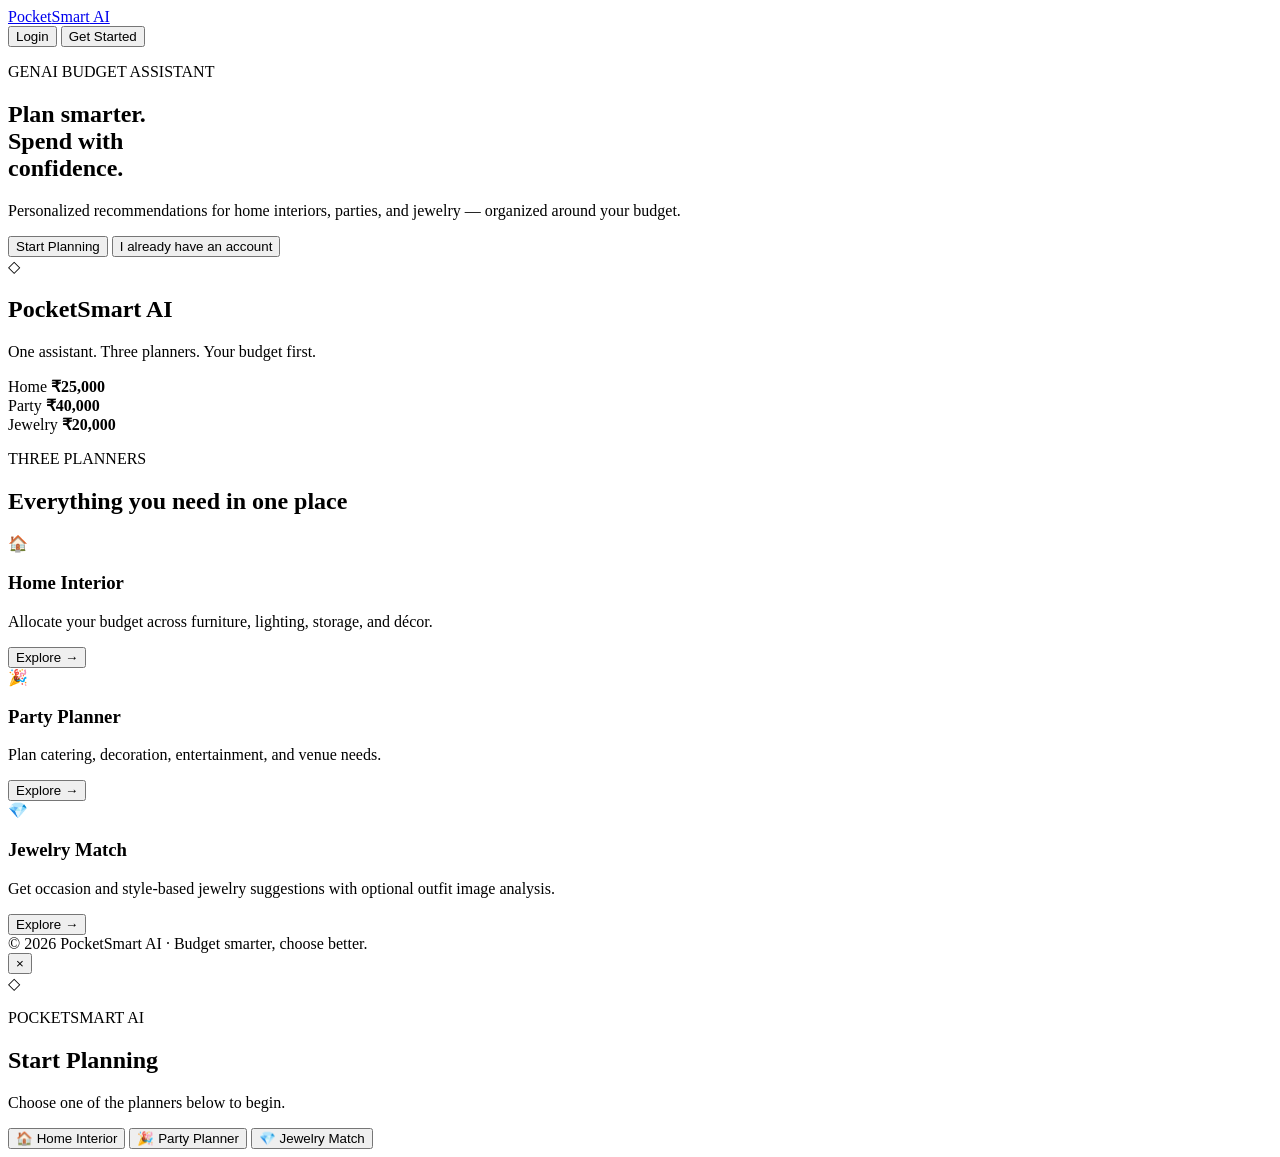
==== index.html @ d0452776 "Create index.html" ====
<!DOCTYPE html>
<html lang="en">
<head>
    <meta charset="UTF-8">
    <meta name="viewport" content="width=device-width, initial-scale=1.0">

    <title>PocketSmart AI — Smart Budget</title>

    <link rel="stylesheet" href="style.css">
</head>

<body>

    <!-- ================= HEADER ================= -->

    <header class="navbar">

        <a href="#home" class="logo">
            Pocket<span>Smart</span> AI
        </a>

        <nav>
            <button class="login-btn" id="loginBtn">
                Login
            </button>

            <button class="get-started" id="getStartedBtn">
                Get Started
            </button>
        </nav>

    </header>


    <!-- ================= MAIN ================= -->

    <main>

        <!-- ================= HERO SECTION ================= -->

        <section class="hero" id="home">

            <div class="hero-content">

                <p class="eyebrow">
                    GENAI BUDGET ASSISTANT
                </p>

                <h1>
                    Plan smarter.
                    <br>

                    <span>Spend with</span>
                    <br>

                    <span>confidence.</span>
                </h1>

                <p class="description">
                    Personalized recommendations for home interiors,
                    parties, and jewelry — organized around your budget.
                </p>

                <div class="hero-buttons">

                    <button
                        class="start-planning"
                        id="startPlanningBtn">
                        Start Planning
                    </button>

                    <button
                        class="account-btn"
                        id="accountBtn">
                        I already have an account
                    </button>

                </div>

            </div>


            <!-- ================= BUDGET CARD ================= -->

            <div class="budget-card">

                <div class="card-icon">
                    ◇
                </div>

                <h2>
                    PocketSmart AI
                </h2>

                <p>
                    One assistant. Three planners.
                    Your budget first.
                </p>

                <div class="budget-list">

                    <div>
                        <span>Home</span>
                        <strong>₹25,000</strong>
                    </div>

                    <div>
                        <span>Party</span>
                        <strong>₹40,000</strong>
                    </div>

                    <div>
                        <span>Jewelry</span>
                        <strong>₹20,000</strong>
                    </div>

                </div>

            </div>

        </section>


        <!-- ================= PLANNERS SECTION ================= -->

        <section class="planners" id="planners">

            <p class="eyebrow">
                THREE PLANNERS
            </p>

            <h2 class="section-title">
                Everything you need in one place
            </h2>


            <div class="planner-grid">


                <!-- HOME INTERIOR -->

                <article class="planner-card">

                    <div class="planner-icon">
                        🏠
                    </div>

                    <h3>
                        Home Interior
                    </h3>

                    <p>
                        Allocate your budget across furniture,
                        lighting, storage, and décor.
                    </p>

                    <button
                        class="explore-btn"
                        data-planner="home">
                        Explore →
                    </button>

                </article>


                <!-- PARTY PLANNER -->

                <article class="planner-card">

                    <div class="planner-icon">
                        🎉
                    </div>

                    <h3>
                        Party Planner
                    </h3>

                    <p>
                        Plan catering, decoration,
                        entertainment, and venue needs.
                    </p>

                    <button
                        class="explore-btn"
                        data-planner="party">
                        Explore →
                    </button>

                </article>


                <!-- JEWELRY -->

                <article class="planner-card">

                    <div class="planner-icon">
                        💎
                    </div>

                    <h3>
                        Jewelry Match
                    </h3>

                    <p>
                        Get occasion and style-based jewelry
                        suggestions with optional outfit image analysis.
                    </p>

                    <button
                        class="explore-btn"
                        data-planner="jewelry">
                        Explore →
                    </button>

                </article>

            </div>

        </section>

    </main>


    <!-- ================= FOOTER ================= -->

    <footer>

        © 2026 PocketSmart AI ·
        Budget smarter, choose better.

    </footer>


    <!-- ================= MODAL ================= -->

    <div
        class="modal-overlay"
        id="modalOverlay">

        <div class="modal">

            <button
                class="close-btn"
                id="closeModal">
                ×
            </button>

            <div
                class="modal-icon"
                id="modalIcon">
                ◇
            </div>

            <p class="eyebrow">
                POCKETSMART AI
            </p>

            <h2 id="modalTitle">
                Start Planning
            </h2>

            <p id="modalText">
                Choose one of the planners below to begin.
            </p>


            <div class="modal-actions">

                <button
                    class="modal-option"
                    data-modal-planner="home">
                    🏠 Home Interior
                </button>

                <button
                    class="modal-option"
                    data-modal-planner="party">
                    🎉 Party Planner
                </button>

                <button
                    class="modal-option"
                    data-modal-planner="jewelry">
                    💎 Jewelry Match
                </button>

            </div>

        </div>

    </div>


    <script src="script.js"></script>

</body>
</html>
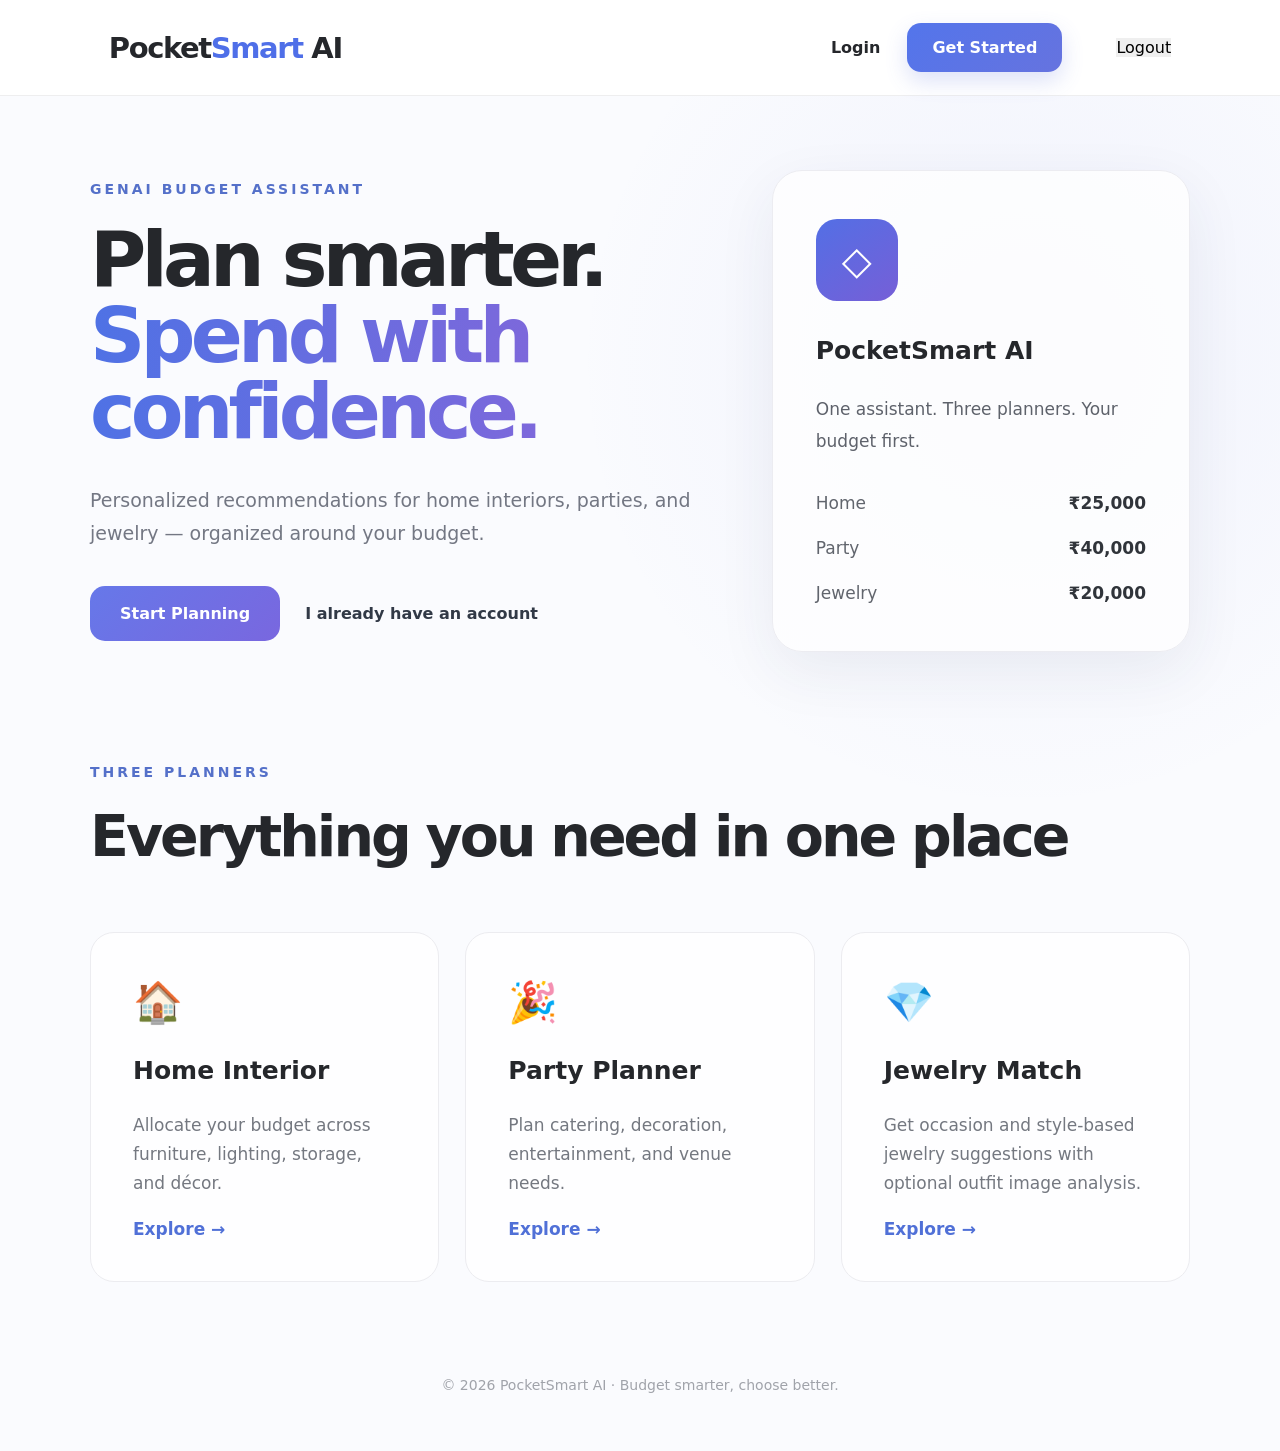
==== commit d55aabeb: "Update index.html" ====
--- a/index.html
+++ b/index.html
@@ -3,295 +3,424 @@
 <head>
     <meta charset="UTF-8">
     <meta name="viewport" content="width=device-width, initial-scale=1.0">
-
-    <title>PocketSmart AI — Smart Budget</title>
-
+    <title>PocketSmart AI</title>
     <link rel="stylesheet" href="style.css">
 </head>
 
 <body>
 
-    <!-- ================= HEADER ================= -->
-
-    <header class="navbar">
-
-        <a href="#home" class="logo">
-            Pocket<span>Smart</span> AI
-        </a>
-
-        <nav>
-            <button class="login-btn" id="loginBtn">
+<!-- NAVBAR -->
+<header class="navbar">
+
+    <a href="#home" class="logo">
+        Pocket<span>Smart</span> AI
+    </a>
+
+    <nav>
+        <button id="loginBtn" class="login-btn">
+            Login
+        </button>
+
+        <button id="getStartedBtn" class="get-started">
+            Get Started
+        </button>
+
+        <span id="welcomeUser" class="welcome-user hidden"></span>
+
+        <button id="logoutBtn" class="logout-btn hidden">
+            Logout
+        </button>
+    </nav>
+
+</header>
+
+
+<!-- MAIN -->
+<main>
+
+    <!-- HERO -->
+    <section class="hero" id="home">
+
+        <div class="hero-content">
+
+            <p class="eyebrow">
+                GENAI BUDGET ASSISTANT
+            </p>
+
+            <h1>
+                Plan smarter.<br>
+                <span>Spend with</span><br>
+                <span>confidence.</span>
+            </h1>
+
+            <p class="description">
+                Personalized recommendations for home interiors,
+                parties, and jewelry — organized around your budget.
+            </p>
+
+            <div class="hero-buttons">
+
+                <button
+                    id="startPlanningBtn"
+                    class="start-planning">
+                    Start Planning
+                </button>
+
+                <button
+                    id="accountBtn"
+                    class="account-btn">
+                    I already have an account
+                </button>
+
+            </div>
+
+        </div>
+
+
+        <!-- BUDGET CARD -->
+        <div class="budget-card">
+
+            <div class="card-icon">◇</div>
+
+            <h2>PocketSmart AI</h2>
+
+            <p>
+                One assistant. Three planners.
+                Your budget first.
+            </p>
+
+            <div class="budget-list">
+
+                <div>
+                    <span>Home</span>
+                    <strong>₹25,000</strong>
+                </div>
+
+                <div>
+                    <span>Party</span>
+                    <strong>₹40,000</strong>
+                </div>
+
+                <div>
+                    <span>Jewelry</span>
+                    <strong>₹20,000</strong>
+                </div>
+
+            </div>
+
+        </div>
+
+    </section>
+
+
+    <!-- PLANNERS -->
+    <section class="planners" id="planners">
+
+        <p class="eyebrow">
+            THREE PLANNERS
+        </p>
+
+        <h2 class="section-title">
+            Everything you need in one place
+        </h2>
+
+        <div class="planner-grid">
+
+            <!-- HOME -->
+            <div class="planner-card">
+
+                <div class="planner-icon">🏠</div>
+
+                <h3>
+                    Home Interior
+                </h3>
+
+                <p>
+                    Allocate your budget across furniture,
+                    lighting, storage, and décor.
+                </p>
+
+                <button
+                    class="explore-btn"
+                    data-planner="home">
+                    Explore →
+                </button>
+
+            </div>
+
+
+            <!-- PARTY -->
+            <div class="planner-card">
+
+                <div class="planner-icon">🎉</div>
+
+                <h3>
+                    Party Planner
+                </h3>
+
+                <p>
+                    Plan catering, decoration,
+                    entertainment, and venue needs.
+                </p>
+
+                <button
+                    class="explore-btn"
+                    data-planner="party">
+                    Explore →
+                </button>
+
+            </div>
+
+
+            <!-- JEWELRY -->
+            <div class="planner-card">
+
+                <div class="planner-icon">💎</div>
+
+                <h3>
+                    Jewelry Match
+                </h3>
+
+                <p>
+                    Get occasion and style-based jewelry
+                    suggestions with optional outfit image analysis.
+                </p>
+
+                <button
+                    class="explore-btn"
+                    data-planner="jewelry">
+                    Explore →
+                </button>
+
+            </div>
+
+        </div>
+
+    </section>
+
+</main>
+
+
+<footer>
+    © 2026 PocketSmart AI · Budget smarter, choose better.
+</footer>
+
+
+<!-- =====================================================
+     LOGIN / REGISTER MODAL
+===================================================== -->
+
+<div id="authModal" class="modal-overlay">
+
+    <div class="auth-box">
+
+        <button id="closeAuth" class="close-btn">
+            ×
+        </button>
+
+        <div class="auth-logo">
+            ◇
+        </div>
+
+        <h2 id="authTitle">
+            Welcome Back
+        </h2>
+
+        <p id="authSubtitle">
+            Login to continue to PocketSmart AI
+        </p>
+
+
+        <!-- LOGIN FORM -->
+
+        <form id="loginForm">
+
+            <label>Email</label>
+
+            <input
+                type="email"
+                id="loginEmail"
+                placeholder="Enter your email"
+                required
+            >
+
+
+            <label>Password</label>
+
+            <input
+                type="password"
+                id="loginPassword"
+                placeholder="Enter your password"
+                required
+            >
+
+
+            <button
+                type="submit"
+                class="auth-submit">
                 Login
             </button>
 
-            <button class="get-started" id="getStartedBtn">
-                Get Started
+
+            <p id="loginMessage"
+               class="message">
+            </p>
+
+
+            <p class="switch-text">
+
+                Don't have an account?
+
+                <button
+                    type="button"
+                    id="showRegister">
+                    Register
+                </button>
+
+            </p>
+
+        </form>
+
+
+        <!-- REGISTER FORM -->
+
+        <form
+            id="registerForm"
+            class="hidden">
+
+            <label>Full Name</label>
+
+            <input
+                type="text"
+                id="registerName"
+                placeholder="Enter your name"
+                required
+            >
+
+
+            <label>Email</label>
+
+            <input
+                type="email"
+                id="registerEmail"
+                placeholder="Enter your email"
+                required
+            >
+
+
+            <label>Password</label>
+
+            <input
+                type="password"
+                id="registerPassword"
+                placeholder="Minimum 6 characters"
+                minlength="6"
+                required
+            >
+
+
+            <label>Confirm Password</label>
+
+            <input
+                type="password"
+                id="confirmPassword"
+                placeholder="Confirm password"
+                minlength="6"
+                required
+            >
+
+
+            <button
+                type="submit"
+                class="auth-submit">
+                Create Account
             </button>
-        </nav>
-
-    </header>
-
-
-    <!-- ================= MAIN ================= -->
-
-    <main>
-
-        <!-- ================= HERO SECTION ================= -->
-
-        <section class="hero" id="home">
-
-            <div class="hero-content">
-
-                <p class="eyebrow">
-                    GENAI BUDGET ASSISTANT
-                </p>
-
-                <h1>
-                    Plan smarter.
-                    <br>
-
-                    <span>Spend with</span>
-                    <br>
-
-                    <span>confidence.</span>
-                </h1>
-
-                <p class="description">
-                    Personalized recommendations for home interiors,
-                    parties, and jewelry — organized around your budget.
-                </p>
-
-                <div class="hero-buttons">
-
-                    <button
-                        class="start-planning"
-                        id="startPlanningBtn">
-                        Start Planning
-                    </button>
-
-                    <button
-                        class="account-btn"
-                        id="accountBtn">
-                        I already have an account
-                    </button>
-
-                </div>
-
-            </div>
-
-
-            <!-- ================= BUDGET CARD ================= -->
-
-            <div class="budget-card">
-
-                <div class="card-icon">
-                    ◇
-                </div>
-
-                <h2>
-                    PocketSmart AI
-                </h2>
-
-                <p>
-                    One assistant. Three planners.
-                    Your budget first.
-                </p>
-
-                <div class="budget-list">
-
-                    <div>
-                        <span>Home</span>
-                        <strong>₹25,000</strong>
-                    </div>
-
-                    <div>
-                        <span>Party</span>
-                        <strong>₹40,000</strong>
-                    </div>
-
-                    <div>
-                        <span>Jewelry</span>
-                        <strong>₹20,000</strong>
-                    </div>
-
-                </div>
-
-            </div>
-
-        </section>
-
-
-        <!-- ================= PLANNERS SECTION ================= -->
-
-        <section class="planners" id="planners">
-
-            <p class="eyebrow">
-                THREE PLANNERS
-            </p>
-
-            <h2 class="section-title">
-                Everything you need in one place
-            </h2>
-
-
-            <div class="planner-grid">
-
-
-                <!-- HOME INTERIOR -->
-
-                <article class="planner-card">
-
-                    <div class="planner-icon">
-                        🏠
-                    </div>
-
-                    <h3>
-                        Home Interior
-                    </h3>
-
-                    <p>
-                        Allocate your budget across furniture,
-                        lighting, storage, and décor.
-                    </p>
-
-                    <button
-                        class="explore-btn"
-                        data-planner="home">
-                        Explore →
-                    </button>
-
-                </article>
-
-
-                <!-- PARTY PLANNER -->
-
-                <article class="planner-card">
-
-                    <div class="planner-icon">
-                        🎉
-                    </div>
-
-                    <h3>
-                        Party Planner
-                    </h3>
-
-                    <p>
-                        Plan catering, decoration,
-                        entertainment, and venue needs.
-                    </p>
-
-                    <button
-                        class="explore-btn"
-                        data-planner="party">
-                        Explore →
-                    </button>
-
-                </article>
-
-
-                <!-- JEWELRY -->
-
-                <article class="planner-card">
-
-                    <div class="planner-icon">
-                        💎
-                    </div>
-
-                    <h3>
-                        Jewelry Match
-                    </h3>
-
-                    <p>
-                        Get occasion and style-based jewelry
-                        suggestions with optional outfit image analysis.
-                    </p>
-
-                    <button
-                        class="explore-btn"
-                        data-planner="jewelry">
-                        Explore →
-                    </button>
-
-                </article>
-
-            </div>
-
-        </section>
-
-    </main>
-
-
-    <!-- ================= FOOTER ================= -->
-
-    <footer>
-
-        © 2026 PocketSmart AI ·
-        Budget smarter, choose better.
-
-    </footer>
-
-
-    <!-- ================= MODAL ================= -->
-
-    <div
-        class="modal-overlay"
-        id="modalOverlay">
-
-        <div class="modal">
+
+
+            <p id="registerMessage"
+               class="message">
+            </p>
+
+
+            <p class="switch-text">
+
+                Already have an account?
+
+                <button
+                    type="button"
+                    id="showLogin">
+                    Login
+                </button>
+
+            </p>
+
+        </form>
+
+    </div>
+
+</div>
+
+
+<!-- =====================================================
+     PLANNER MODAL
+===================================================== -->
+
+<div id="plannerModal" class="modal-overlay">
+
+    <div class="planner-box">
+
+        <button
+            id="closePlanner"
+            class="close-btn">
+            ×
+        </button>
+
+        <div
+            id="plannerIcon"
+            class="modal-icon">
+            ◇
+        </div>
+
+        <p class="eyebrow">
+            POCKETSMART AI
+        </p>
+
+        <h2 id="plannerTitle">
+            Start Planning
+        </h2>
+
+        <p id="plannerText">
+            Choose a planner to begin.
+        </p>
+
+        <div class="planner-options">
 
             <button
-                class="close-btn"
-                id="closeModal">
-                ×
+                class="modal-option"
+                data-planner-modal="home">
+                🏠 Home Interior
             </button>
 
-            <div
-                class="modal-icon"
-                id="modalIcon">
-                ◇
-            </div>
-
-            <p class="eyebrow">
-                POCKETSMART AI
-            </p>
-
-            <h2 id="modalTitle">
-                Start Planning
-            </h2>
-
-            <p id="modalText">
-                Choose one of the planners below to begin.
-            </p>
-
-
-            <div class="modal-actions">
-
-                <button
-                    class="modal-option"
-                    data-modal-planner="home">
-                    🏠 Home Interior
-                </button>
-
-                <button
-                    class="modal-option"
-                    data-modal-planner="party">
-                    🎉 Party Planner
-                </button>
-
-                <button
-                    class="modal-option"
-                    data-modal-planner="jewelry">
-                    💎 Jewelry Match
-                </button>
-
-            </div>
+            <button
+                class="modal-option"
+                data-planner-modal="party">
+                🎉 Party Planner
+            </button>
+
+            <button
+                class="modal-option"
+                data-planner-modal="jewelry">
+                💎 Jewelry Match
+            </button>
 
         </div>
 
     </div>
 
-
-    <script src="script.js"></script>
+</div>
+
+
+<script src="script.js"></script>
 
 </body>
 </html>
--- a/style.css
+++ b/style.css
@@ -0,0 +1,889 @@
+/* =========================================
+   RESET
+========================================= */
+
+* {
+    margin: 0;
+    padding: 0;
+    box-sizing: border-box;
+}
+
+
+/* =========================================
+   VARIABLES
+========================================= */
+
+:root {
+
+    --text: #25272b;
+
+    --muted: #737783;
+
+    --blue: #4f6fe8;
+
+    --blue-dark: #3659d5;
+
+    --purple: #7767df;
+
+    --border: #e8e9ef;
+
+    --background: #fafbfe;
+
+    --white: #ffffff;
+}
+
+
+/* =========================================
+   BODY
+========================================= */
+
+html {
+    scroll-behavior: smooth;
+}
+
+body {
+
+    font-family:
+        Inter,
+        ui-sans-serif,
+        system-ui,
+        -apple-system,
+        BlinkMacSystemFont,
+        "Segoe UI",
+        sans-serif;
+
+    color: var(--text);
+
+    background:
+        radial-gradient(
+            circle at 80% 25%,
+            rgba(103, 121, 232, 0.07),
+            transparent 30%
+        ),
+        var(--background);
+
+    min-height: 100vh;
+}
+
+
+/* =========================================
+   BUTTON
+========================================= */
+
+button {
+    font: inherit;
+
+    border: none;
+
+    cursor: pointer;
+}
+
+
+/* =========================================
+   NAVBAR
+========================================= */
+
+.navbar {
+
+    height: 96px;
+
+    padding: 0 8.5%;
+
+    display: flex;
+
+    align-items: center;
+
+    justify-content: space-between;
+
+    background: rgba(255, 255, 255, 0.94);
+
+    border-bottom: 1px solid #eeeeef;
+
+    position: sticky;
+
+    top: 0;
+
+    z-index: 20;
+}
+
+
+/* =========================================
+   LOGO
+========================================= */
+
+.logo {
+
+    color: var(--text);
+
+    font-size: 29px;
+
+    font-weight: 800;
+
+    letter-spacing: -1.4px;
+
+    text-decoration: none;
+}
+
+.logo span {
+    color: var(--blue);
+}
+
+
+/* =========================================
+   NAVIGATION
+========================================= */
+
+nav {
+
+    display: flex;
+
+    align-items: center;
+
+    gap: 27px;
+}
+
+
+.login-btn {
+
+    background: transparent;
+
+    color: #25272b;
+
+    font-weight: 700;
+
+    font-size: 16px;
+}
+
+
+.get-started {
+
+    color: white;
+
+    background:
+        linear-gradient(
+            135deg,
+            #5375eb,
+            #6673df
+        );
+
+    padding: 15px 25px;
+
+    border-radius: 14px;
+
+    font-weight: 700;
+
+    box-shadow:
+        0 9px 22px
+        rgba(78, 105, 222, 0.2);
+
+    transition: 0.2s;
+}
+
+.get-started:hover {
+
+    transform: translateY(-2px);
+
+    box-shadow:
+        0 12px 25px
+        rgba(78, 105, 222, 0.25);
+}
+
+
+/* =========================================
+   HERO
+========================================= */
+
+.hero {
+
+    max-width: 1180px;
+
+    margin: 0 auto;
+
+    padding: 74px 40px 92px;
+
+    display: grid;
+
+    grid-template-columns:
+        1.18fr
+        0.82fr;
+
+    gap: 80px;
+
+    align-items: center;
+}
+
+
+/* =========================================
+   EYEBROW
+========================================= */
+
+.eyebrow {
+
+    color: #5470c9;
+
+    font-size: 14px;
+
+    font-weight: 800;
+
+    letter-spacing: 3px;
+
+    margin-bottom: 25px;
+}
+
+
+/* =========================================
+   HERO TITLE
+========================================= */
+
+.hero h1 {
+
+    font-size:
+        clamp(
+            55px,
+            6vw,
+            82px
+        );
+
+    line-height: 0.99;
+
+    letter-spacing: -4.8px;
+
+    font-weight: 800;
+
+    margin-bottom: 34px;
+}
+
+
+.hero h1 span {
+
+    background:
+        linear-gradient(
+            100deg,
+            #4e72e5,
+            #7d68db
+        );
+
+    -webkit-background-clip: text;
+
+    background-clip: text;
+
+    color: transparent;
+}
+
+
+/* =========================================
+   DESCRIPTION
+========================================= */
+
+.description {
+
+    color: var(--muted);
+
+    font-size: 19px;
+
+    line-height: 1.75;
+
+    max-width: 650px;
+
+    margin-bottom: 36px;
+}
+
+
+/* =========================================
+   HERO BUTTONS
+========================================= */
+
+.hero-buttons {
+
+    display: flex;
+
+    align-items: center;
+
+    gap: 25px;
+
+    flex-wrap: wrap;
+}
+
+
+.start-planning {
+
+    color: white;
+
+    background:
+        linear-gradient(
+            135deg,
+            #6678e9,
+            #7967df
+        );
+
+    padding: 18px 30px;
+
+    border-radius: 15px;
+
+    font-weight: 800;
+
+    font-size: 16px;
+
+    transition: 0.2s;
+}
+
+.start-planning:hover {
+
+    transform: translateY(-2px);
+
+    box-shadow:
+        0 12px 25px
+        rgba(78, 105, 222, 0.25);
+}
+
+
+.account-btn {
+
+    color: #313946;
+
+    background: transparent;
+
+    font-weight: 750;
+
+    font-size: 16px;
+}
+
+
+/* =========================================
+   BUDGET CARD
+========================================= */
+
+.budget-card {
+
+    background:
+        rgba(255, 255, 255, 0.78);
+
+    border:
+        1px solid #ececf1;
+
+    border-radius: 30px;
+
+    padding: 48px 43px;
+
+    box-shadow:
+        0 20px 60px
+        rgba(45, 55, 85, 0.07);
+
+    min-height: 430px;
+}
+
+
+/* =========================================
+   CARD ICON
+========================================= */
+
+.card-icon {
+
+    width: 82px;
+
+    height: 82px;
+
+    display: grid;
+
+    place-items: center;
+
+    border-radius: 21px;
+
+    background:
+        linear-gradient(
+            145deg,
+            #536fe5,
+            #765fd7
+        );
+
+    color: white;
+
+    font-size: 39px;
+
+    margin-bottom: 35px;
+}
+
+
+/* =========================================
+   CARD TITLE
+========================================= */
+
+.budget-card h2 {
+
+    font-size: 25px;
+
+    margin-bottom: 28px;
+}
+
+
+/* =========================================
+   CARD DESCRIPTION
+========================================= */
+
+.budget-card > p {
+
+    color: #5e626b;
+
+    font-size: 17px;
+
+    line-height: 1.9;
+
+    margin-bottom: 35px;
+}
+
+
+/* =========================================
+   BUDGET LIST
+========================================= */
+
+.budget-list {
+
+    display: grid;
+
+    gap: 25px;
+}
+
+
+.budget-list div {
+
+    display: flex;
+
+    justify-content: space-between;
+
+    align-items: center;
+
+    color: #61656d;
+
+    font-size: 17px;
+}
+
+
+.budget-list strong {
+
+    color: #30343a;
+
+    font-size: 17px;
+}
+
+
+/* =========================================
+   PLANNERS
+========================================= */
+
+.planners {
+
+    max-width: 1180px;
+
+    margin: 0 auto;
+
+    padding: 20px 40px 95px;
+}
+
+
+/* =========================================
+   SECTION TITLE
+========================================= */
+
+.section-title {
+
+    font-size:
+        clamp(
+            40px,
+            5vw,
+            57px
+        );
+
+    letter-spacing: -3px;
+
+    line-height: 1.1;
+
+    margin-bottom: 65px;
+}
+
+
+/* =========================================
+   PLANNER GRID
+========================================= */
+
+.planner-grid {
+
+    display: grid;
+
+    grid-template-columns:
+        repeat(3, 1fr);
+
+    gap: 26px;
+}
+
+
+/* =========================================
+   PLANNER CARD
+========================================= */
+
+.planner-card {
+
+    background:
+        rgba(255, 255, 255, 0.86);
+
+    border:
+        1px solid #ececf0;
+
+    border-radius: 24px;
+
+    padding: 46px 42px 42px;
+
+    min-height: 345px;
+
+    transition:
+        transform 0.2s,
+        box-shadow 0.2s;
+}
+
+
+.planner-card:hover {
+
+    transform: translateY(-5px);
+
+    box-shadow:
+        0 20px 45px
+        rgba(45, 55, 85, 0.09);
+}
+
+
+/* =========================================
+   PLANNER ICON
+========================================= */
+
+.planner-icon {
+
+    font-size: 40px;
+
+    margin-bottom: 30px;
+}
+
+
+/* =========================================
+   PLANNER TITLE
+========================================= */
+
+.planner-card h3 {
+
+    font-size: 25px;
+
+    margin-bottom: 26px;
+}
+
+
+/* =========================================
+   PLANNER DESCRIPTION
+========================================= */
+
+.planner-card p {
+
+    color: #747880;
+
+    font-size: 17px;
+
+    line-height: 1.7;
+
+    min-height: 88px;
+}
+
+
+/* =========================================
+   EXPLORE BUTTON
+========================================= */
+
+.explore-btn {
+
+    margin-top: 20px;
+
+    color: #5070d7;
+
+    background: transparent;
+
+    font-size: 17px;
+
+    font-weight: 800;
+}
+
+
+/* =========================================
+   FOOTER
+========================================= */
+
+footer {
+
+    text-align: center;
+
+    color: #a0a3aa;
+
+    font-size: 14px;
+
+    padding:
+        0
+        20px
+        58px;
+}
+
+
+/* =========================================
+   MODAL
+========================================= */
+
+.modal-overlay {
+
+    position: fixed;
+
+    inset: 0;
+
+    background:
+        rgba(25, 28, 40, 0.38);
+
+    backdrop-filter: blur(5px);
+
+    display: none;
+
+    place-items: center;
+
+    z-index: 100;
+
+    padding: 20px;
+}
+
+
+.modal-overlay.show {
+
+    display: grid;
+}
+
+
+.modal {
+
+    width:
+        min(
+            500px,
+            100%
+        );
+
+    background: white;
+
+    border-radius: 27px;
+
+    padding: 38px;
+
+    position: relative;
+
+    box-shadow:
+        0 30px 80px
+        rgba(0, 0, 0, 0.2);
+}
+
+
+/* =========================================
+   CLOSE BUTTON
+========================================= */
+
+.close-btn {
+
+    position: absolute;
+
+    right: 22px;
+
+    top: 17px;
+
+    background: transparent;
+
+    color: #737780;
+
+    font-size: 30px;
+}
+
+
+/* =========================================
+   MODAL ICON
+========================================= */
+
+.modal-icon {
+
+    width: 62px;
+
+    height: 62px;
+
+    display: grid;
+
+    place-items: center;
+
+    border-radius: 17px;
+
+    background:
+        linear-gradient(
+            145deg,
+            #536fe5,
+            #765fd7
+        );
+
+    color: white;
+
+    font-size: 29px;
+
+    margin-bottom: 25px;
+}
+
+
+/* =========================================
+   MODAL TITLE
+========================================= */
+
+.modal h2 {
+
+    font-size: 31px;
+
+    margin-bottom: 13px;
+}
+
+
+.modal p:not(.eyebrow) {
+
+    color: #737780;
+
+    line-height: 1.7;
+
+    margin-bottom: 25px;
+}
+
+
+/* =========================================
+   MODAL OPTIONS
+========================================= */
+
+.modal-actions {
+
+    display: grid;
+
+    gap: 11px;
+}
+
+
+.modal-option {
+
+    text-align: left;
+
+    background: #f5f6fc;
+
+    color: #30343b;
+
+    padding: 15px 17px;
+
+    border-radius: 12px;
+
+    font-weight: 700;
+}
+
+
+.modal-option:hover {
+
+    background: #e9ecfb;
+}
+
+
+/* =========================================
+   TABLET
+========================================= */
+
+@media (max-width: 900px) {
+
+    .hero {
+
+        grid-template-columns: 1fr;
+
+        gap: 45px;
+    }
+
+    .budget-card {
+
+        max-width: 600px;
+    }
+
+    .planner-grid {
+
+        grid-template-columns: 1fr;
+    }
+
+    .planner-card {
+
+        min-height: auto;
+    }
+}
+
+
+/* =========================================
+   MOBILE
+========================================= */
+
+@media (max-width: 600px) {
+
+    .navbar {
+
+        height: 78px;
+
+        padding: 0 20px;
+    }
+
+    .logo {
+
+        font-size: 23px;
+    }
+
+    nav {
+
+        gap: 12px;
+    }
+
+    .get-started {
+
+        padding: 11px 15px;
+
+        border-radius: 11px;
+    }
+
+    .hero,
+    .planners {
+
+        padding-left: 20px;
+
+        padding-right: 20px;
+    }
+
+    .hero {
+
+        padding-top: 55px;
+    }
+
+    .hero h1 {
+
+        font-size: 53px;
+
+        letter-spacing: -3px;
+    }
+
+    .description {
+
+        font-size: 17px;
+    }
+
+    .budget-card {
+
+        padding: 34px 27px;
+    }
+
+    .section-title {
+
+        letter-spacing: -2px;
+    }
+
+    .planner-card {
+
+        padding: 35px 28px;
+    }
+}
